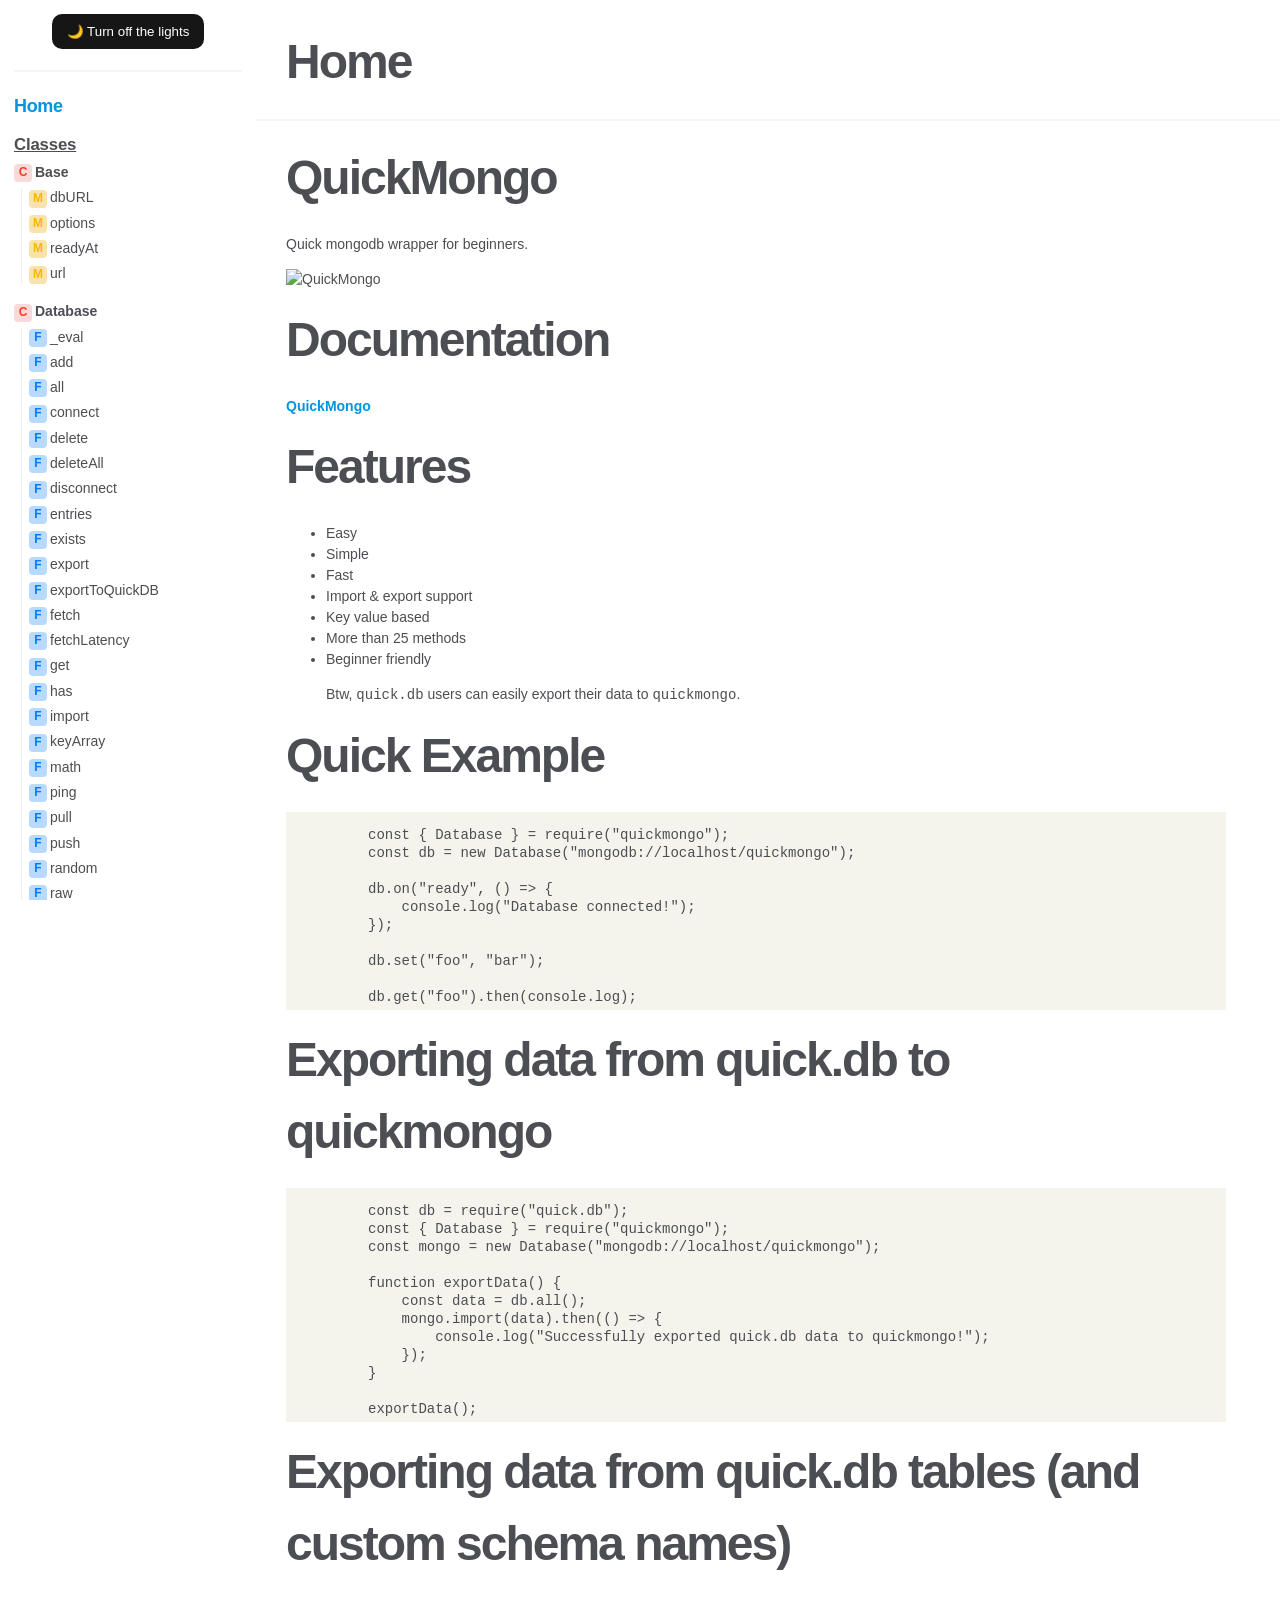
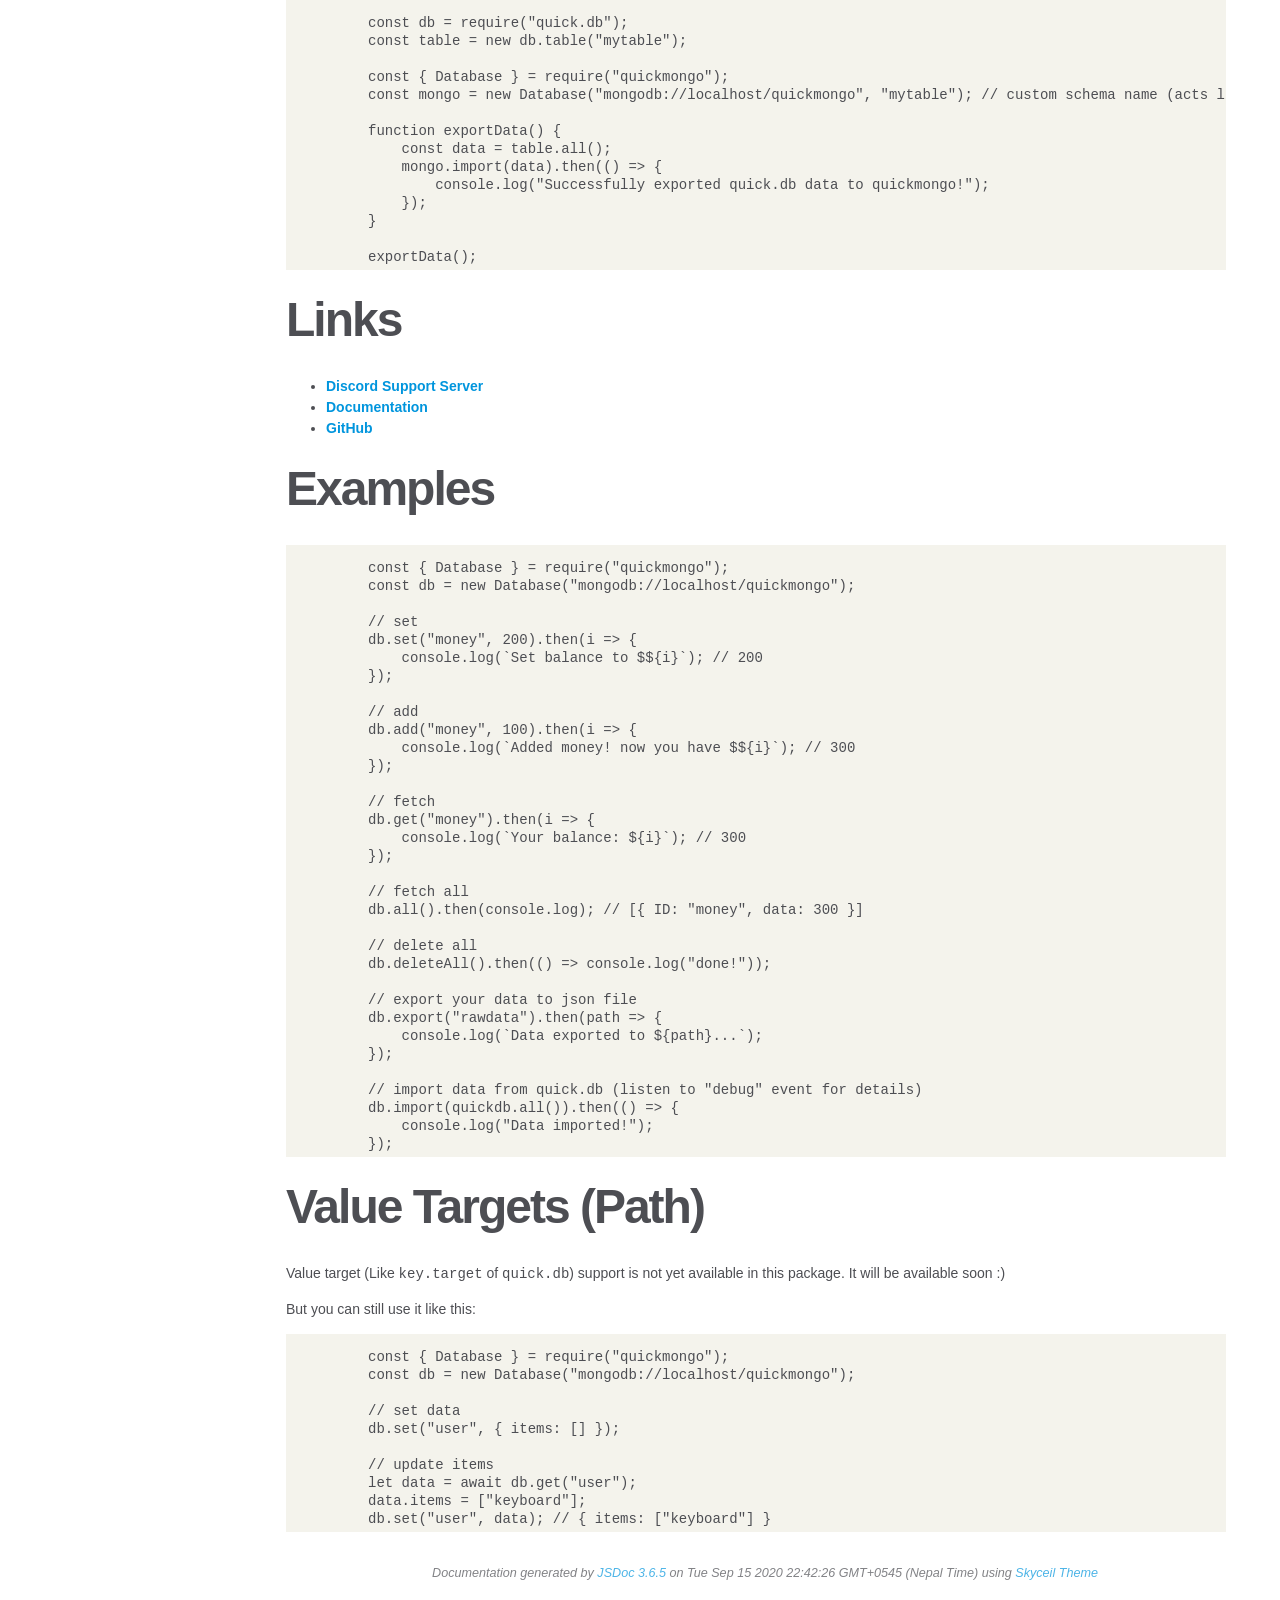
==== index.html @ 70edd574 "update docs" ====
<!DOCTYPE html>
<html lang="en">
<head>
    <meta charset="utf-8">
    <title>Home</title>

    <script src="scripts/prettify/prettify.js"></script>
    <script src="scripts/prettify/lang-css.js"></script>
    <script src="scripts/nav.js"></script>
    
    <meta name="viewport" content="width=device-width, initial-scale=1.0">

    <link type="text/css" rel="stylesheet" href="styles/skyceil.css">
    <link type="text/css" rel="stylesheet" href="styles/prettify.css">
</head>

<body>

<nav class="navbar">
    <div class="utilities">
        <center>
            <button class="theme" data-theme="light">🌙 Turn off the lights</button>
        </center>
    </div>
    <hr>
    <h4><a href="index.html">Home</a></h4><h5 class="no-bottom must-underline">Classes</h5><ul><li><span class="small-icon C">C</span><b><a href="Base.html">Base</a></b><ul class="has-class-methods"><li><span class="small-icon M">M</span><a href="Base.html#dbURL">dbURL</a></li><li><span class="small-icon M">M</span><a href="Base.html#options">options</a></li><li><span class="small-icon M">M</span><a href="Base.html#readyAt">readyAt</a></li><li><span class="small-icon M">M</span><a href="Base.html#url">url</a></li></ul></li><li><span class="small-icon C">C</span><b><a href="Database.html">Database</a></b><ul class="has-class-methods"><li><span class="small-icon F">F</span><a href="Database.html#_eval">_eval</a></li><li><span class="small-icon F">F</span><a href="Database.html#add">add</a></li><li><span class="small-icon F">F</span><a href="Database.html#all">all</a></li><li><span class="small-icon F">F</span><a href="Database.html#connect">connect</a></li><li><span class="small-icon F">F</span><a href="Database.html#delete">delete</a></li><li><span class="small-icon F">F</span><a href="Database.html#deleteAll">deleteAll</a></li><li><span class="small-icon F">F</span><a href="Database.html#disconnect">disconnect</a></li><li><span class="small-icon F">F</span><a href="Database.html#entries">entries</a></li><li><span class="small-icon F">F</span><a href="Database.html#exists">exists</a></li><li><span class="small-icon F">F</span><a href="Database.html#export">export</a></li><li><span class="small-icon F">F</span><a href="Database.html#exportToQuickDB">exportToQuickDB</a></li><li><span class="small-icon F">F</span><a href="Database.html#fetch">fetch</a></li><li><span class="small-icon F">F</span><a href="Database.html#fetchLatency">fetchLatency</a></li><li><span class="small-icon F">F</span><a href="Database.html#get">get</a></li><li><span class="small-icon F">F</span><a href="Database.html#has">has</a></li><li><span class="small-icon F">F</span><a href="Database.html#import">import</a></li><li><span class="small-icon F">F</span><a href="Database.html#keyArray">keyArray</a></li><li><span class="small-icon F">F</span><a href="Database.html#math">math</a></li><li><span class="small-icon F">F</span><a href="Database.html#ping">ping</a></li><li><span class="small-icon F">F</span><a href="Database.html#pull">pull</a></li><li><span class="small-icon F">F</span><a href="Database.html#push">push</a></li><li><span class="small-icon F">F</span><a href="Database.html#random">random</a></li><li><span class="small-icon F">F</span><a href="Database.html#raw">raw</a></li><li><span class="small-icon F">F</span><a href="Database.html#set">set</a></li><li><span class="small-icon F">F</span><a href="Database.html#startsWith">startsWith</a></li><li><span class="small-icon F">F</span><a href="Database.html#subtract">subtract</a></li><li><span class="small-icon F">F</span><a href="Database.html#toString">toString</a></li><li><span class="small-icon F">F</span><a href="Database.html#type">type</a></li><li><span class="small-icon F">F</span><a href="Database.html#valueArray">valueArray</a></li><li><span class="small-icon M">M</span><a href="Database.html#name">name</a></li><li><span class="small-icon M">M</span><a href="Database.html#schema">schema</a></li><li><span class="small-icon M">M</span><a href="Database.html#uptime">uptime</a></li><li><span class="small-icon M">M</span><a href="Database.html#utils">utils</a></li></ul></li><li><span class="small-icon C">C</span><b><a href="MemoryStorage.html">MemoryStorage</a></b><ul class="has-class-methods"><li><span class="small-icon F">F</span><a href="MemoryStorage.html#all">all</a></li><li><span class="small-icon F">F</span><a href="MemoryStorage.html#delete">delete</a></li><li><span class="small-icon F">F</span><a href="MemoryStorage.html#deleteAll">deleteAll</a></li><li><span class="small-icon F">F</span><a href="MemoryStorage.html#exists">exists</a></li><li><span class="small-icon F">F</span><a href="MemoryStorage.html#export">export</a></li><li><span class="small-icon F">F</span><a href="MemoryStorage.html#fetch">fetch</a></li><li><span class="small-icon F">F</span><a href="MemoryStorage.html#get">get</a></li><li><span class="small-icon F">F</span><a href="MemoryStorage.html#has">has</a></li><li><span class="small-icon F">F</span><a href="MemoryStorage.html#set">set</a></li><li><span class="small-icon F">F</span><a href="MemoryStorage.html#startsWith">startsWith</a></li></ul></li></ul><h5 class="no-bottom must-underline">Events</h5><ul><li><span class="small-icon E">E</span><a href="Base.html#event:debug">debug</a></li><li><span class="small-icon E">E</span><a href="Base.html#event:error">error</a></li><li><span class="small-icon E">E</span><a href="Base.html#event:ready">ready</a></li></ul>
</nav>

<div id="main">
    <div class="burger">
        <div class="burger-line-1"></div>
        <div class="burger-line-2"></div>
        <div class="burger-line-3"></div>
    </div>

    <h1 class="page-title">Home</h1>

    



    


    <h3> </h3>










    




    <hr>
    <section>
        <article><h1>QuickMongo</h1>
<p>Quick mongodb wrapper for beginners.</p>
<p><img src="https://nodei.co/npm/quickmongo.png" alt="QuickMongo"></p>
<h1>Documentation</h1>
<p><strong><a href="https://quickmongo.js.org">QuickMongo</a></strong></p>
<h1>Features</h1>
<ul>
<li>Easy</li>
<li>Simple</li>
<li>Fast</li>
<li>Import &amp; export support</li>
<li>Key value based</li>
<li>More than 25 methods</li>
<li>Beginner friendly</li>
</ul>
<blockquote>
<p>Btw, <code>quick.db</code> users can easily export their data to <code>quickmongo</code>.</p>
</blockquote>
<h1>Quick Example</h1>
<pre class="prettyprint linenums source lang-js"><code>const { Database } = require(&quot;quickmongo&quot;);
const db = new Database(&quot;mongodb://localhost/quickmongo&quot;);

db.on(&quot;ready&quot;, () => {
    console.log(&quot;Database connected!&quot;);
});

db.set(&quot;foo&quot;, &quot;bar&quot;);

db.get(&quot;foo&quot;).then(console.log);
</code></pre>
<h1>Exporting data from quick.db to quickmongo</h1>
<pre class="prettyprint linenums source lang-js"><code>const db = require(&quot;quick.db&quot;);
const { Database } = require(&quot;quickmongo&quot;);
const mongo = new Database(&quot;mongodb://localhost/quickmongo&quot;);

function exportData() {
    const data = db.all();
    mongo.import(data).then(() => {
        console.log(&quot;Successfully exported quick.db data to quickmongo!&quot;);
    });    
}

exportData();
</code></pre>
<h1>Exporting data from quick.db tables (and custom schema names)</h1>
<pre class="prettyprint linenums source lang-js"><code>const db = require(&quot;quick.db&quot;);
const table = new db.table(&quot;mytable&quot;);

const { Database } = require(&quot;quickmongo&quot;);
const mongo = new Database(&quot;mongodb://localhost/quickmongo&quot;, &quot;mytable&quot;); // custom schema name (acts like quickdb table)

function exportData() {
    const data = table.all();
    mongo.import(data).then(() => {
        console.log(&quot;Successfully exported quick.db data to quickmongo!&quot;);
    });    
}

exportData();
</code></pre>
<h1>Links</h1>
<ul>
<li><strong><a href="https://discord.gg/2SUybzb">Discord Support Server</a></strong></li>
<li><strong><a href="https://quickmongo.snowflakedev.xyz">Documentation</a></strong></li>
<li><strong><a href="https://github.com/Snowflake107/quickmongo">GitHub</a></strong></li>
</ul>
<h1>Examples</h1>
<pre class="prettyprint linenums source lang-js"><code>const { Database } = require(&quot;quickmongo&quot;);
const db = new Database(&quot;mongodb://localhost/quickmongo&quot;);

// set
db.set(&quot;money&quot;, 200).then(i => {
    console.log(`Set balance to $${i}`); // 200
});

// add
db.add(&quot;money&quot;, 100).then(i => {
    console.log(`Added money! now you have $${i}`); // 300
});

// fetch
db.get(&quot;money&quot;).then(i => {
    console.log(`Your balance: ${i}`); // 300
});

// fetch all
db.all().then(console.log); // [{ ID: &quot;money&quot;, data: 300 }]

// delete all
db.deleteAll().then(() => console.log(&quot;done!&quot;));

// export your data to json file
db.export(&quot;rawdata&quot;).then(path => {
    console.log(`Data exported to ${path}...`);
});

// import data from quick.db (listen to &quot;debug&quot; event for details)
db.import(quickdb.all()).then(() => {
    console.log(&quot;Data imported!&quot;);
});
</code></pre>
<h1>Value Targets (Path)</h1>
<p>Value target (Like <code>key.target</code> of <code>quick.db</code>) support is not yet available in this package. It will be available soon :)</p>
<p>But you can still use it like this:</p>
<pre class="prettyprint linenums source lang-js"><code>const { Database } = require(&quot;quickmongo&quot;);
const db = new Database(&quot;mongodb://localhost/quickmongo&quot;);

// set data
db.set(&quot;user&quot;, { items: [] });

// update items
let data = await db.get(&quot;user&quot;);
data.items = [&quot;keyboard&quot;];
db.set(&quot;user&quot;, data); // { items: [&quot;keyboard&quot;] }
</code></pre></article>
    </section>







</div>

<br class="clear">

<footer>
    Documentation generated by <a href="https://github.com/jsdoc/jsdoc">JSDoc 3.6.5</a> on Tue Sep 15 2020 22:42:26 GMT+0545 (Nepal Time) using <a href="https://github.com/zyrouge/jsdoc-skyceil">Skyceil Theme</a>
</footer>

<script>prettyPrint();</script>
<script src="scripts/linenumber.js"></script>

</body>
</html>
---- styles/skyceil.css ----
@font-face {
    font-family: 'Montserrat';
    font-weight: normal;
    font-style: normal;
    src: url('../fonts/Poppins-Regular.ttf') format('truetype');
}

@font-face {
    font-family: 'Montserrat Light';
    font-weight: normal;
    font-style: normal;
    src: url('../fonts/Poppins-Light.ttf') format('truetype');
}

:root {
    --font: #4d4e53;
    --second-font: #aaa;

    --background: #fff;

    --link: #0095dd;
    --attr-link: #999;

    --border: #ddd;
    --second-border: #eee;

    --code-bg: #e2e2e2;
    --simple-code: #f5f5f5;

    --disabled: #454545;
    --important-red: #950B02;
    
    --alpha-dark: #2f3136;
    --dark-lite: #24292e;
}

body[data-theme="dark"] {
    --font: #ccc;
    --second-font: #e1e1ff;

    --background: #161616;

    --link: #00a2f3;
    --attr-link: #d8d8e7;

    --border: #272727;
    --second-border: #252525;

    --code-bg: #3d3d3d;
    --simple-code: #1d1d1d;

    --disabled: #454545;
    --important-red: #950B02;
}

.theme {
    padding: 10px 15px;
    background: #161616;
    color: #fff;
    border: none;
    border-radius: 10px;
    outline: none;
}

body[data-theme="dark"] .theme {
    background: #fff;
    color: #161616;
}

html
{
    overflow-x: hidden;
    font-size: 14px;
}

body
{
    font-family: 'Montserrat', sans-serif;
    line-height: 1.5;
    color: var(--font);
    background-color: var(--background);
    margin: 0;
    padding: 0;
    width: 100%;
    height: 100%;
}

a, a:visited, a:active {
    color: var(--link);
    text-decoration: none;
}

a:hover {
    text-decoration: underline;
}

header
{
    display: block;
    padding-right: 4px;
}

tt, code, kbd, samp {
    font-family: Consolas, Monaco, 'Andale Mono', monospace;
}

.class-description {
    font-size: 130%;
    line-height: 140%;
    margin-bottom: 1em;
    margin-top: 1em;
}

.class-description:empty {
    margin: 0;
}

#main {
    float: right;
    width: 80%;
}

.page-title {
    padding-top: 1rem;
    padding-left: 30px;
}

article dl {
    margin-bottom: 40px;
}

article img {
  max-width: 100%;
}

section
{
    display: block;
    background-color: var(--background);
    padding: 0 24px 12px 30px;
    margin-right: 30px;
}

.variation {
    display: none;
}

.signature-attributes {
    font-size: 60%;
    color: var(--second-font);
    font-style: italic;
    font-weight: lighter;
}

nav
{
    display: block;
    float: left;
    width: 20%;
    box-sizing: border-box;
    padding: 1rem;
    position: fixed;
    overflow-x: auto;
    overflow-y: scroll;
    height: 100%;
    left: 0;
    transition: cubic-bezier(0.76, 0.01, 0.3, 0.99) 0.75s;
}

nav ul {
    font-size: 100%;
    line-height: 17px;
    padding: 0;
    margin: 0;
    margin-bottom: 12px;
    list-style-type: none;
}

nav .no-bottom {
    margin-bottom: 0 !important;
}

nav ul a, nav ul a:visited, nav ul a:active {
    line-height: 18px;
    color: var(--font);
}

nav ul a:active {
    text-decoration: underline;
}

nav h3 {
    margin-top: 12px;
}

nav li {
    margin-top: 6px;
}

.burger {
    display: none;
    width: 40px;
    position: fixed;
    top: 10px;
    right: 10px;
    z-index: 1;
    background: rgb(245, 245, 245, 0.5);
    border-radius: 5px;
    padding: 3px;
    transition: 0.5s;
}

.burger-line-1, .burger-line-2, .burger-line-3 {
    margin: 4px;
    padding: 3px;
    background: var(--font);
    border-radius: 5px;
    opacity: 1;
    transition: 0.5s;
}

.burger.is-active {
    border-radius: 20px;
}

.burger.is-active .burger-line-1 {
    transform: translateY(10px) rotate(45deg);
}

.burger.is-active .burger-line-2 {
    opacity: 0;
}

.burger.is-active .burger-line-3 {
    transform: translateY(-10px) rotate(-45deg);
}

footer {
    display: block;
    padding: 6px;
    font-style: italic;
    font-size: 90%;
    text-align: center;
    opacity: 0.7;
    padding-left: 20%;
    margin-bottom: 1rem;
}

h1, h2, h3, h4 {
    margin: 0;
}

h1
{
    font-family: 'Montserrat Light', sans-serif;
    font-size: 48px;
    letter-spacing: -2px;
    margin: 12px 24px 20px 0px;
}

h2, h3.subsection-title
{
    font-size: 30px;
    font-weight: 700;
    letter-spacing: -1px;
    margin-bottom: 12px;
}

h3.subsection-title {
    text-decoration: underline;
}

h3
{
    font-size: 24px;
    letter-spacing: -0.5px;
    margin-bottom: 12px;
}

h4
{
    font-size: 18px;
    letter-spacing: -0.33px;
    margin-bottom: 12px;
    color: var(--font);
}

h5, .container-overview .subsection-title
{
    font-size: 120%;
    font-weight: bold;
    letter-spacing: -0.01em;
    margin: 8px 0 3px 0;
}

h6
{
    font-size: 100%;
    letter-spacing: -0.01em;
    margin: 6px 0 3px 0;
    font-style: italic;
}

table
{
    border-spacing: 0;
    border: 0;
    border-collapse: collapse;
}

td, th
{
    border: 1px solid var(--border);
    margin: 0px;
    text-align: left;
    vertical-align: top;
    padding: 4px 6px;
    display: table-cell;
}

thead tr
{
    background-color: var(--border);
    font-weight: bold;
}

th { border-right: 1px solid var(--second-font); }
tr > th:last-child { border-right: 1px solid var(--border); }

.ancestors, .attribs { color: var(--attr-link); }
.ancestors a, .attribs a
{
    color: var(--attr-link) !important;
    text-decoration: none;
}

.clear
{
    clear: both;
}

.important
{
    font-weight: bold;
    color: var(--important-red);
}

.yes-def {
    text-indent: -1000px;
}

.type-signature {
    color: var(--second-font);
}

.name {
    background-color: var(--second-border);
    padding: 1rem 1.5rem;
    font-weight: bold;
}

.name, .signature {
    font-family: Consolas, Monaco, 'Andale Mono', monospace;
}

.details { margin-top: 14px; padding-bottom: 6px; border-left: 2px solid var(--border); }
.details dt { width: 120px; float: left; padding-left: 10px;  padding-top: 6px; }
.details dd { margin-left: 70px; }
.details ul { margin: 0; }
.details ul { list-style-type: none; }
.details li { margin-left: 30px; padding-top: 6px; }
.details .object-value { padding-top: 0; }
.details pre.prettyprint { margin: 0 }

.description {
    margin-bottom: 1em;
    margin-top: 1em;
}

.code-caption
{
    font-style: italic;
    font-size: 107%;
    margin: 0;
}

.source
{
    border: 1px solid var(--border);
    width: 80%;
    overflow: auto;
}

.prettyprint.source {
    width: inherit;
}

.source code
{
    font-size: 100%;
    line-height: 18px;
    display: block;
    padding: 4px 12px;
    margin: 0;
    color: var(--font);
}

.prettyprint code span.line
{
  display: inline-block;
}

.prettyprint.linenums
{
  padding: 10px 10px 0 70px;
  -webkit-user-select: none;
  -moz-user-select: none;
  -ms-user-select: none;
  user-select: none;
}

.prettyprint.linenums ol
{
  padding-left: 0;
}

.prettyprint.linenums li.selected,
.prettyprint.linenums li.selected *
{
  background-color: var(--code-bg);
}

body[data-theme="dark"] .prettyprint.linenums li.selected,
body[data-theme="dark"] .prettyprint.linenums li.selected *
{
  background-color: var(--code-bg);
}

.prettyprint.linenums li *
{
  -webkit-user-select: text;
  -moz-user-select: text;
  -ms-user-select: text;
  user-select: text;
}

.prettyprint.example {
    padding: 10px 20px;
}

.prettyprint.example li {
    margin-left: 25px;
}

.params .name, .props .name, .name code {
    color: var(--font);
    font-family: Consolas, Monaco, 'Andale Mono', monospace;
    font-size: 100%;
    margin: 3px 6px !important;
    vertical-align: middle;
    padding: 0 !important;
    background-color: transparent;
    font-weight: normal;
}

.name code, .simple-code {
    background-color: var(--simple-code);
    border-radius: 3px;
    padding: 2px 4px !important;
}

.params td.description > p:first-child,
.props td.description > p:first-child
{
    margin-top: 0;
    padding-top: 0;
}

.params td.description > p:last-child,
.props td.description > p:last-child
{
    margin-bottom: 0;
    padding-bottom: 0;
}

.disabled {
    color: var(--disabled);
}

hr {
    height: 2px;
    background-color: var(--simple-code);
    border: none;
    margin: 1.5rem 0;
    display: block;
}

.small-icon {
    background-color: #ffb8f9;
    color: #ff00e9;
    font-size: 12px;
    display: inline-block;
    width: 18px;
    height: 18px;
    margin-right: 3px;
    text-align: center;
    border-radius: 4px;
    font-weight: bold;
    vertical-align: middle;
}

/* scrollbar */
::-webkit-scrollbar {
  width: 5px;
}

::-webkit-scrollbar-track {
  background: #f2f2f2; 
}
 
::-webkit-scrollbar-thumb {
  background: var(--alpha-dark); 
}

::-webkit-scrollbar-thumb:hover {
  background: var(--dark-lite); 
}

body[data-theme="dark"] .small-icon {
    background-color: #720068;
}

.small-icon.C {
    background-color: #fadad8;
    color: #fd392b;
}

body[data-theme="dark"] .small-icon.C {
    background-color: #801e17;
}

.small-icon.F {
    background-color: #b8daff;
    color: #007bff;
}

body[data-theme="dark"] .small-icon.F {
    background-color: #003772;
}

.small-icon.M {
    background-color: #f8e3ae;
    color: #fcb603;
}

body[data-theme="dark"] .small-icon.M {
    background-color: #855f00;
}

.small-icon.E {
    background-color: #c1ffb8;
    color: #20fc03;
}

body[data-theme="dark"] .small-icon.E {
    background-color: #0e7c00;
}

nav .has-class-methods {
    margin-left: 0.5em;
    border-left: 1px solid var(--second-border);
    padding-left: 0.5em;
    margin-bottom: 1.33em;
}

.must-underline {
    text-decoration: underline;
}

.table-box {
    overflow-x: auto;
}

@media screen and (max-width: 768px) {
    nav {
        z-index: 5;
        left: -75%;
    }

    #main {
        float: right;
        width: 100%;
    }

    section {
        margin: 0;
        padding: 0 30px 12px 30px;
    }

    .burger {
        display: block;
    }

    nav.is-active {
        display: block;
        background: var(--background);
        width: 75%;
        left: 0;
    }

    footer {
        padding: 0;
    }
}
---- styles/prettify.css ----
/*! Color themes for Google Code Prettify | MIT License | github.com/jmblog/color-themes-for-google-code-prettify */
.prettyprint {
  background: #f4f3ec;
  font-family: Menlo, "Bitstream Vera Sans Mono", "DejaVu Sans Mono", Monaco, Consolas, monospace;
  border: 0 !important;
}

.pln {
  color: #22221b;
}

/* Specify class=linenums on a pre to get line numbering */
ol.linenums {
  margin-top: 0;
  margin-bottom: 0;
  color: #878573;
}

li.L0,
li.L1,
li.L2,
li.L3,
li.L4,
li.L5,
li.L6,
li.L7,
li.L8,
li.L9 {
  padding-left: 1em;
  background-color: #f4f3ec;
  list-style-type: decimal;
}

@media screen {

  /* string content */

  .str {
    color: #7d9726;
  }

  /* keyword */

  .kwd {
    color: #5f9182;
  }

  /* comment */

  .com {
    color: #878573;
  }

  /* type name */

  .typ {
    color: #36a166;
  }

  /* literal value */

  .lit {
    color: #ae7313;
  }

  /* punctuation */

  .pun {
    color: #22221b;
  }

  /* lisp open bracket */

  .opn {
    color: #22221b;
  }

  /* lisp close bracket */

  .clo {
    color: #22221b;
  }

  /* markup tag name */

  .tag {
    color: #ba6236;
  }

  /* markup attribute name */

  .atn {
    color: #ae7313;
  }

  /* markup attribute value */

  .atv {
    color: #5b9d48;
  }

  /* declaration */

  .dec {
    color: #ae7313;
  }

  /* variable name */

  .var {
    color: #ba6236;
  }

  /* function name */

  .fun {
    color: #36a166;
  }
}

 body[data-theme="dark"] .prettyprint {
	 background: #1d1f21;
	 font-family: Menlo, "Bitstream Vera Sans Mono", "DejaVu Sans Mono", Monaco, Consolas, monospace;
	 border: 0 !important;
}
 body[data-theme="dark"] .pln {
	 color: #c5c8c6;
}
 body[data-theme="dark"] ol.linenums {
	 margin-top: 0;
	 margin-bottom: 0;
	 color: #969896;
}
 body[data-theme="dark"] li.L0, body[data-theme="dark"] li.L1, body[data-theme="dark"] li.L2, body[data-theme="dark"] li.L3, body[data-theme="dark"] li.L4, body[data-theme="dark"] li.L5, body[data-theme="dark"] li.L6, body[data-theme="dark"] li.L7, body[data-theme="dark"] li.L8, body[data-theme="dark"] li.L9 {
	 padding-left: 1em;
	 background-color: #1d1f21;
	 list-style-type: decimal;
}
 @media screen {
	 body[data-theme="dark"] .str {
		 color: #b5bd68;
	}
	 body[data-theme="dark"] .kwd {
		 color: #b294bb;
	}
	 body[data-theme="dark"] .com {
		 color: #969896;
	}
	 body[data-theme="dark"] .typ {
		 color: #81a2be;
	}
	 body[data-theme="dark"] .lit {
		 color: #de935f;
	}
	 body[data-theme="dark"] .pun {
		 color: #c5c8c6;
	}
	 body[data-theme="dark"] .opn {
		 color: #c5c8c6;
	}
	 body[data-theme="dark"] .clo {
		 color: #c5c8c6;
	}
	 body[data-theme="dark"] .tag {
		 color: #c66;
	}
	 body[data-theme="dark"] .atn {
		 color: #de935f;
	}
	 body[data-theme="dark"] .atv {
		 color: #8abeb7;
	}
	 body[data-theme="dark"] .dec {
		 color: #de935f;
	}
	 body[data-theme="dark"] .var {
		 color: #c66;
	}
	 body[data-theme="dark"] .fun {
		 color: #81a2be;
	}
}
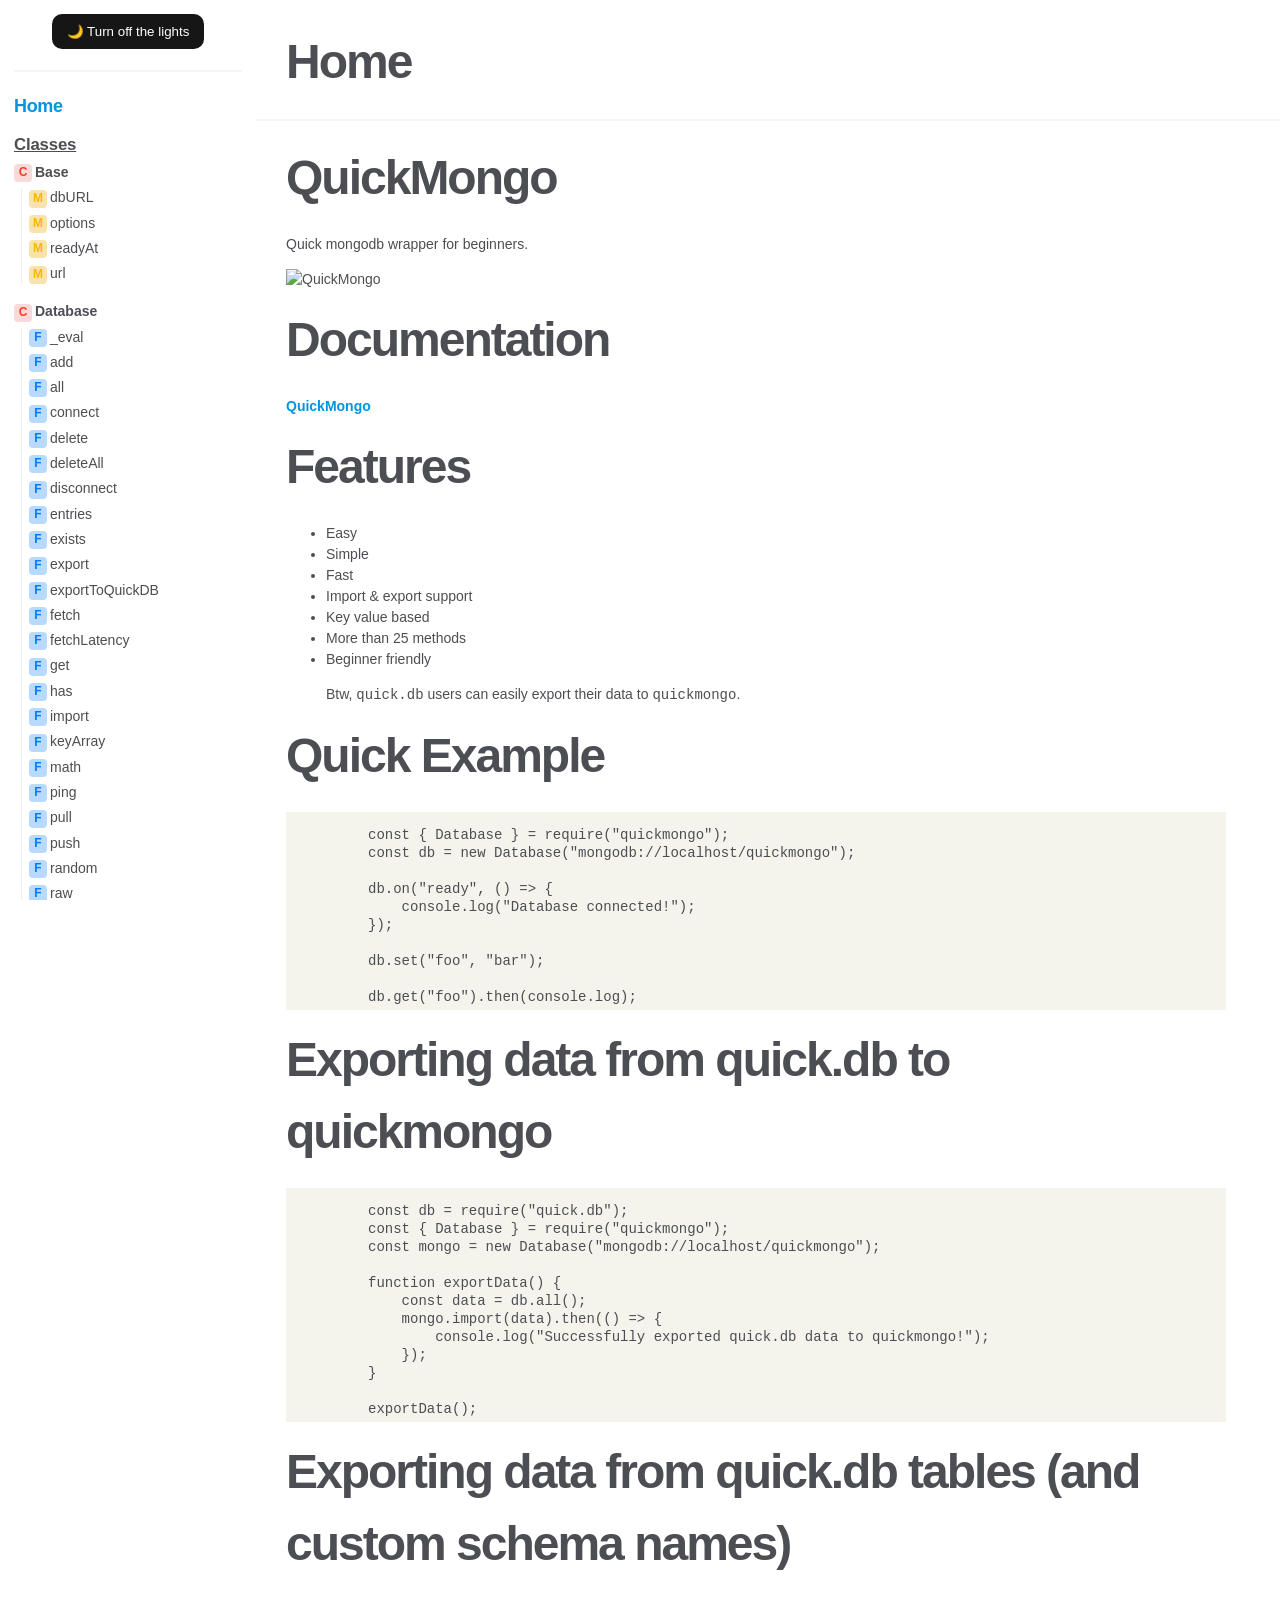
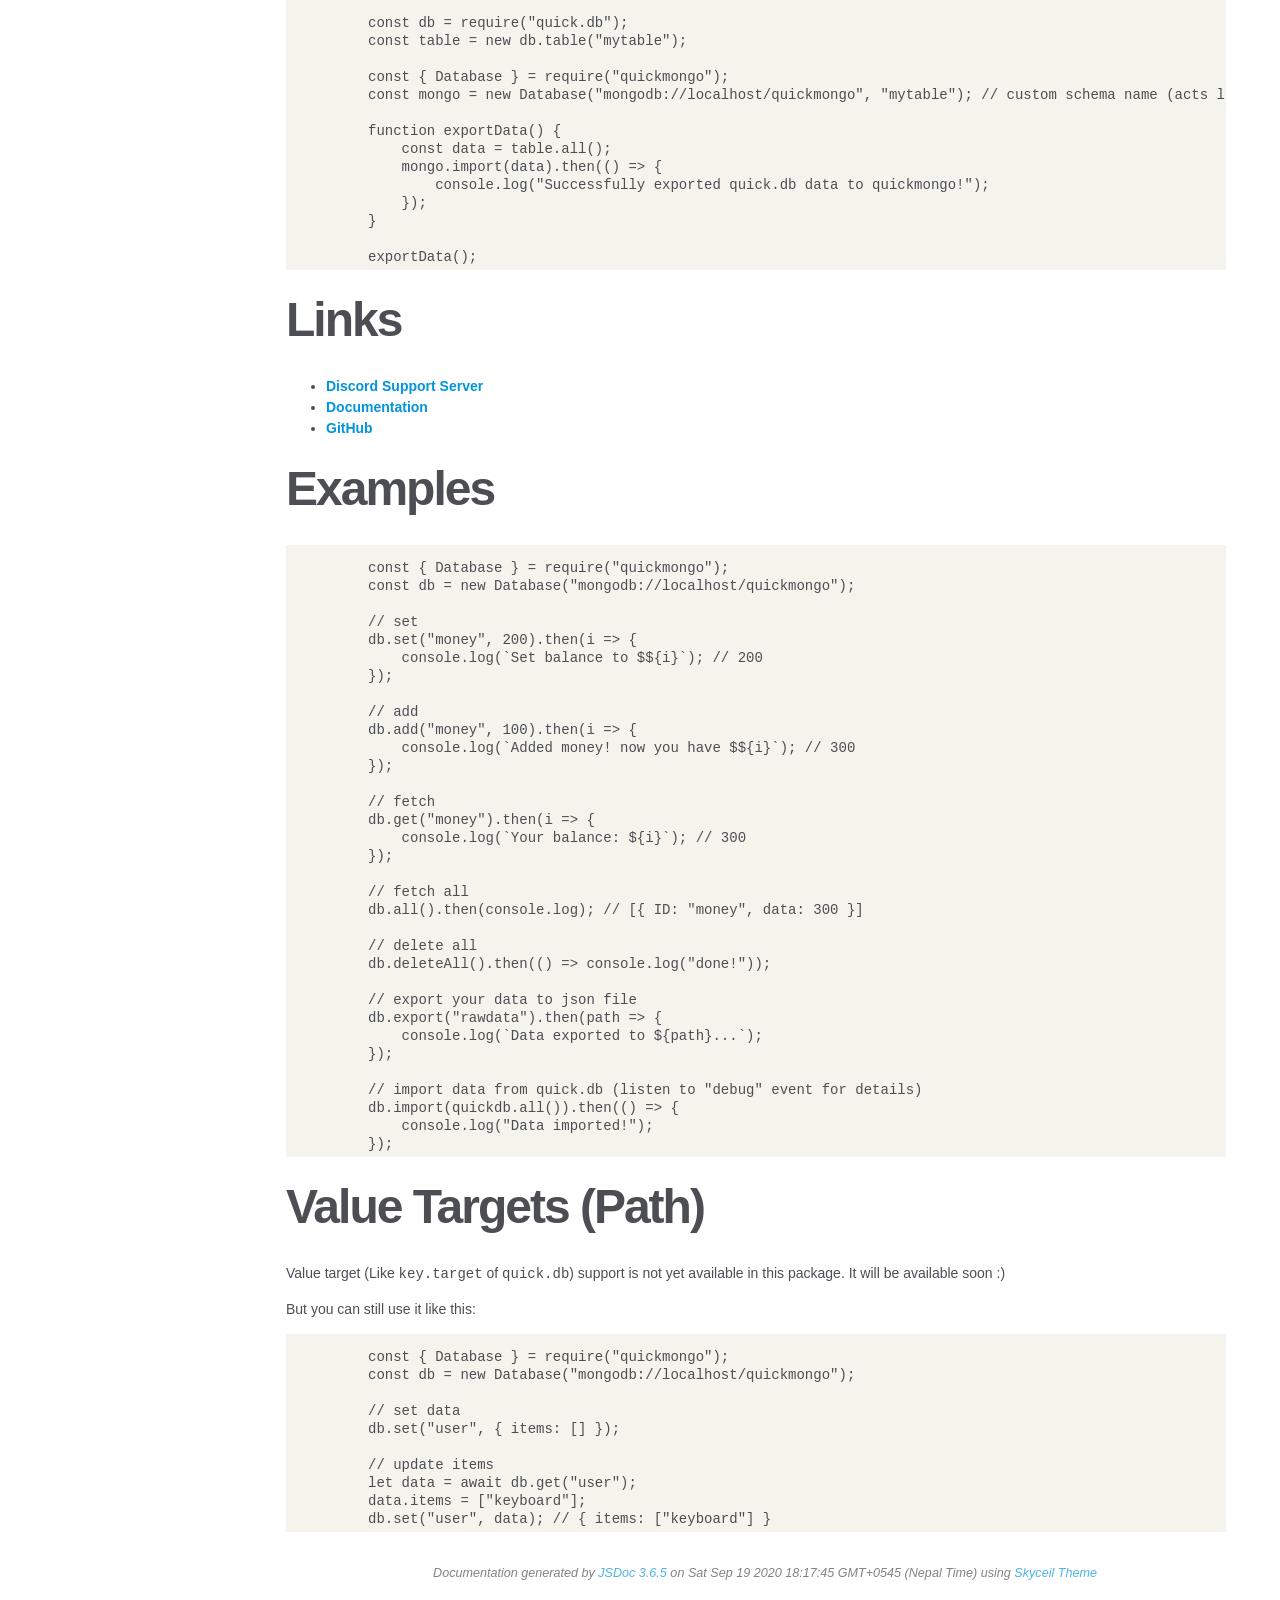
==== commit 03d768f3: "docs update" ====
--- a/index.html
+++ b/index.html
@@ -123,7 +123,7 @@
 <h1>Links</h1>
 <ul>
 <li><strong><a href="https://discord.gg/2SUybzb">Discord Support Server</a></strong></li>
-<li><strong><a href="https://quickmongo.snowflakedev.xyz">Documentation</a></strong></li>
+<li><strong><a href="https://quickmongo.js.org">Documentation</a></strong></li>
 <li><strong><a href="https://github.com/Snowflake107/quickmongo">GitHub</a></strong></li>
 </ul>
 <h1>Examples</h1>
@@ -188,7 +188,7 @@
 <br class="clear">
 
 <footer>
-    Documentation generated by <a href="https://github.com/jsdoc/jsdoc">JSDoc 3.6.5</a> on Tue Sep 15 2020 22:42:26 GMT+0545 (Nepal Time) using <a href="https://github.com/zyrouge/jsdoc-skyceil">Skyceil Theme</a>
+    Documentation generated by <a href="https://github.com/jsdoc/jsdoc">JSDoc 3.6.5</a> on Sat Sep 19 2020 18:17:45 GMT+0545 (Nepal Time) using <a href="https://github.com/zyrouge/jsdoc-skyceil">Skyceil Theme</a>
 </footer>
 
 <script>prettyPrint();</script>
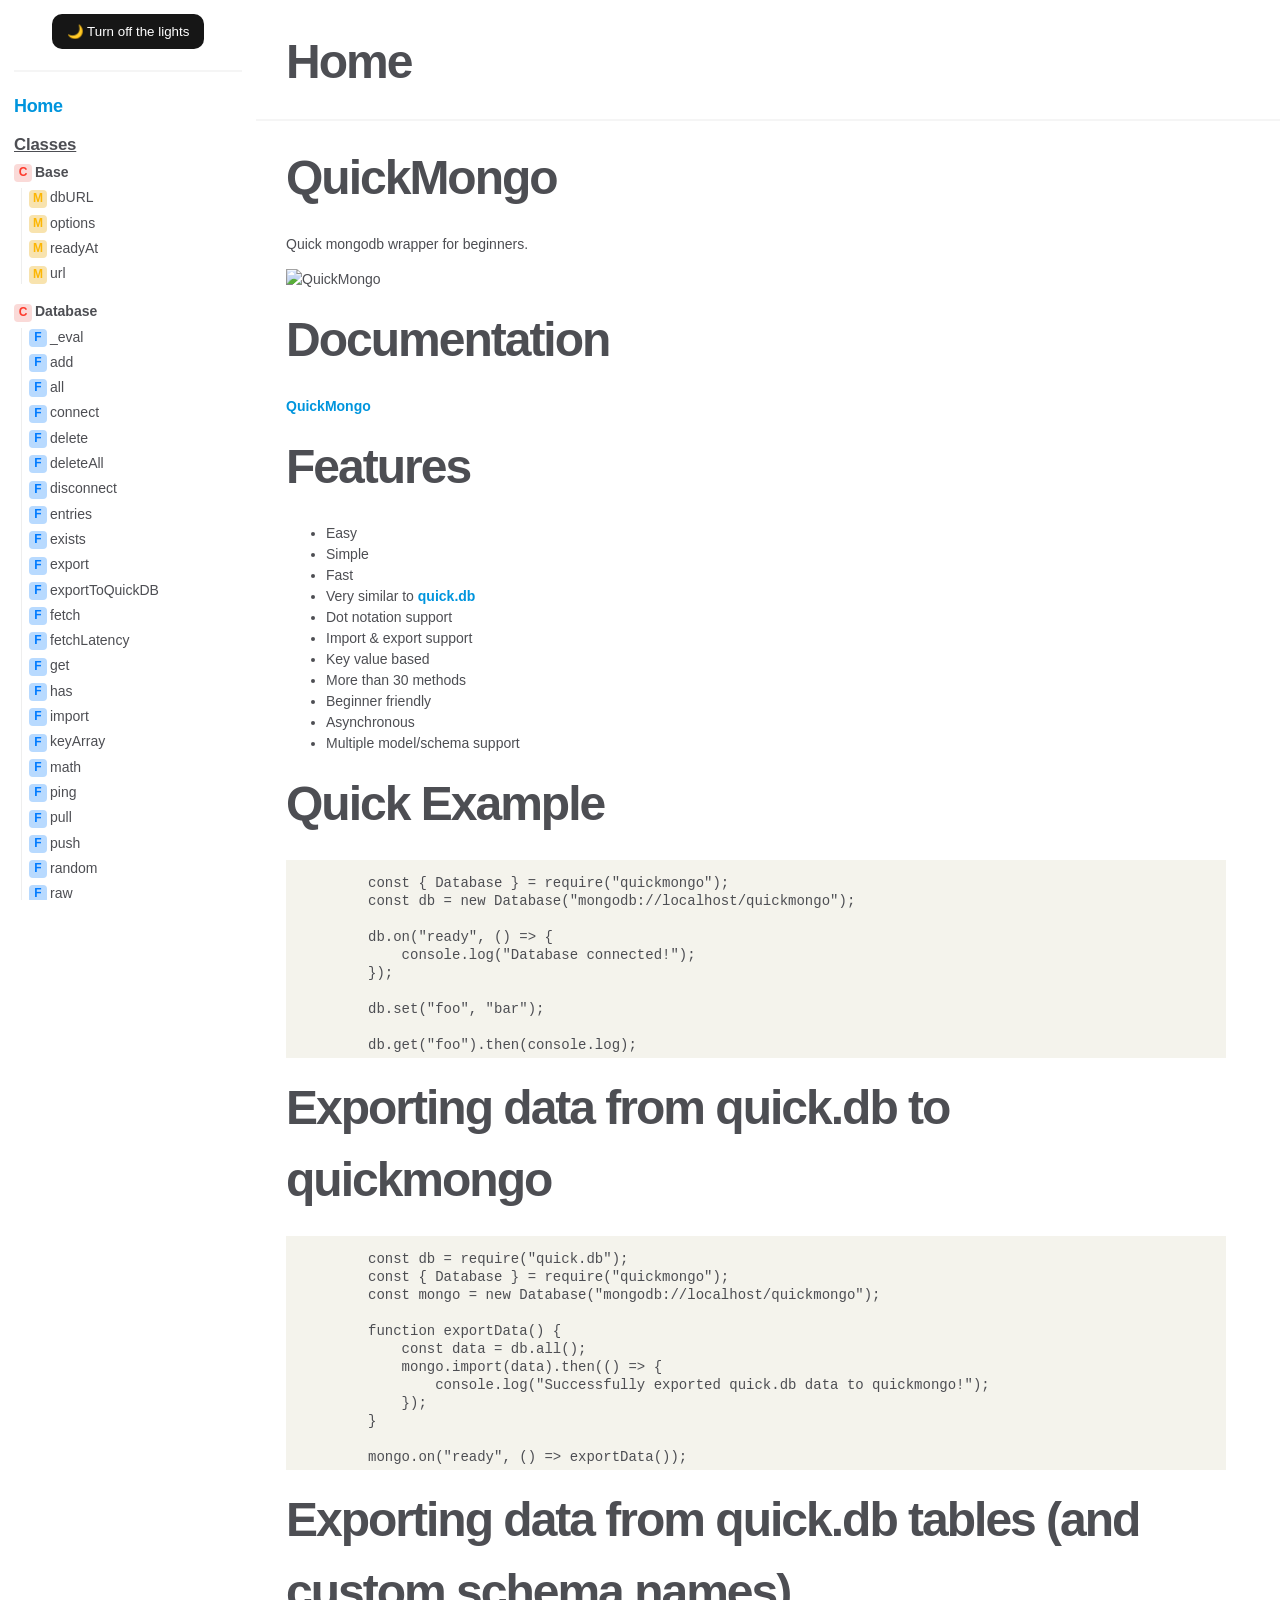
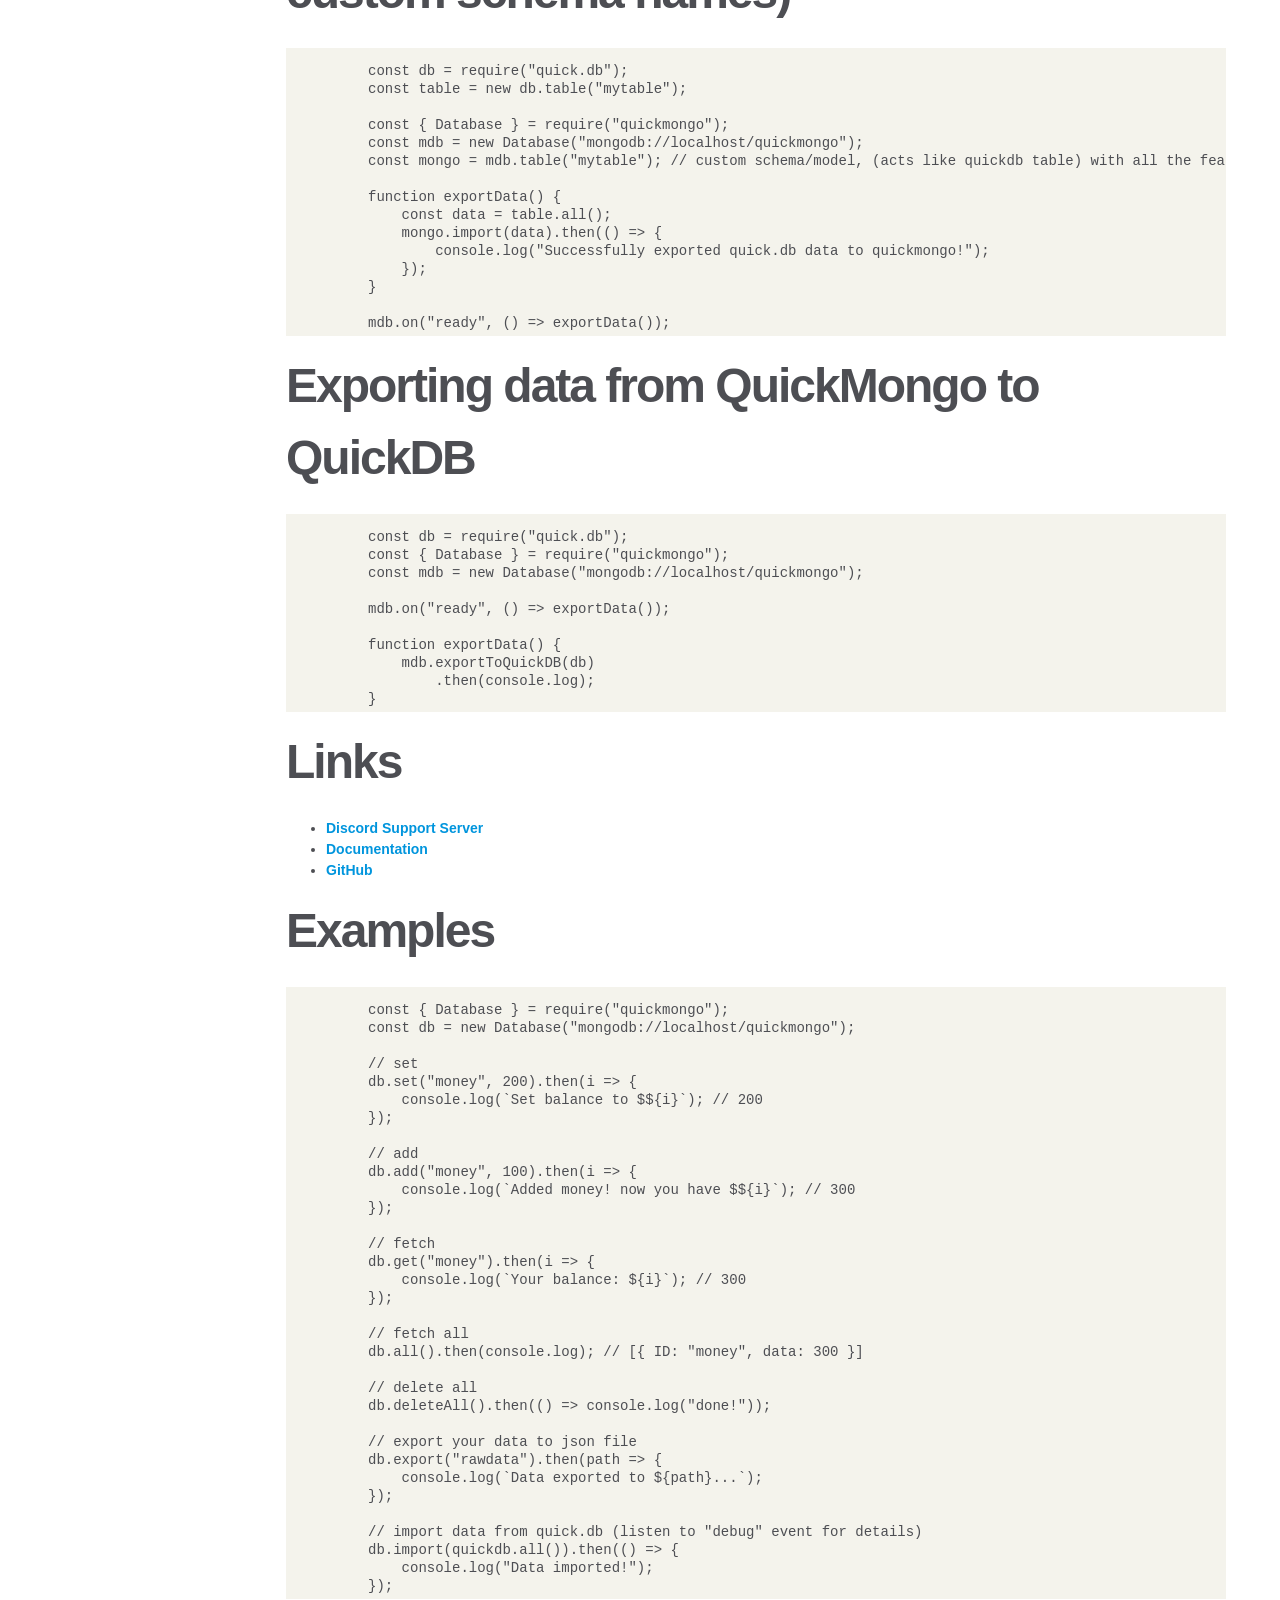
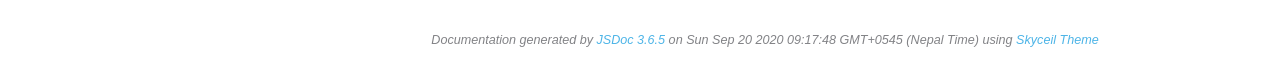
==== commit 923b6558: "v2 docs" ====
--- a/index.html
+++ b/index.html
@@ -23,7 +23,7 @@
         </center>
     </div>
     <hr>
-    <h4><a href="index.html">Home</a></h4><h5 class="no-bottom must-underline">Classes</h5><ul><li><span class="small-icon C">C</span><b><a href="Base.html">Base</a></b><ul class="has-class-methods"><li><span class="small-icon M">M</span><a href="Base.html#dbURL">dbURL</a></li><li><span class="small-icon M">M</span><a href="Base.html#options">options</a></li><li><span class="small-icon M">M</span><a href="Base.html#readyAt">readyAt</a></li><li><span class="small-icon M">M</span><a href="Base.html#url">url</a></li></ul></li><li><span class="small-icon C">C</span><b><a href="Database.html">Database</a></b><ul class="has-class-methods"><li><span class="small-icon F">F</span><a href="Database.html#_eval">_eval</a></li><li><span class="small-icon F">F</span><a href="Database.html#add">add</a></li><li><span class="small-icon F">F</span><a href="Database.html#all">all</a></li><li><span class="small-icon F">F</span><a href="Database.html#connect">connect</a></li><li><span class="small-icon F">F</span><a href="Database.html#delete">delete</a></li><li><span class="small-icon F">F</span><a href="Database.html#deleteAll">deleteAll</a></li><li><span class="small-icon F">F</span><a href="Database.html#disconnect">disconnect</a></li><li><span class="small-icon F">F</span><a href="Database.html#entries">entries</a></li><li><span class="small-icon F">F</span><a href="Database.html#exists">exists</a></li><li><span class="small-icon F">F</span><a href="Database.html#export">export</a></li><li><span class="small-icon F">F</span><a href="Database.html#exportToQuickDB">exportToQuickDB</a></li><li><span class="small-icon F">F</span><a href="Database.html#fetch">fetch</a></li><li><span class="small-icon F">F</span><a href="Database.html#fetchLatency">fetchLatency</a></li><li><span class="small-icon F">F</span><a href="Database.html#get">get</a></li><li><span class="small-icon F">F</span><a href="Database.html#has">has</a></li><li><span class="small-icon F">F</span><a href="Database.html#import">import</a></li><li><span class="small-icon F">F</span><a href="Database.html#keyArray">keyArray</a></li><li><span class="small-icon F">F</span><a href="Database.html#math">math</a></li><li><span class="small-icon F">F</span><a href="Database.html#ping">ping</a></li><li><span class="small-icon F">F</span><a href="Database.html#pull">pull</a></li><li><span class="small-icon F">F</span><a href="Database.html#push">push</a></li><li><span class="small-icon F">F</span><a href="Database.html#random">random</a></li><li><span class="small-icon F">F</span><a href="Database.html#raw">raw</a></li><li><span class="small-icon F">F</span><a href="Database.html#set">set</a></li><li><span class="small-icon F">F</span><a href="Database.html#startsWith">startsWith</a></li><li><span class="small-icon F">F</span><a href="Database.html#subtract">subtract</a></li><li><span class="small-icon F">F</span><a href="Database.html#toString">toString</a></li><li><span class="small-icon F">F</span><a href="Database.html#type">type</a></li><li><span class="small-icon F">F</span><a href="Database.html#valueArray">valueArray</a></li><li><span class="small-icon M">M</span><a href="Database.html#name">name</a></li><li><span class="small-icon M">M</span><a href="Database.html#schema">schema</a></li><li><span class="small-icon M">M</span><a href="Database.html#uptime">uptime</a></li><li><span class="small-icon M">M</span><a href="Database.html#utils">utils</a></li></ul></li><li><span class="small-icon C">C</span><b><a href="MemoryStorage.html">MemoryStorage</a></b><ul class="has-class-methods"><li><span class="small-icon F">F</span><a href="MemoryStorage.html#all">all</a></li><li><span class="small-icon F">F</span><a href="MemoryStorage.html#delete">delete</a></li><li><span class="small-icon F">F</span><a href="MemoryStorage.html#deleteAll">deleteAll</a></li><li><span class="small-icon F">F</span><a href="MemoryStorage.html#exists">exists</a></li><li><span class="small-icon F">F</span><a href="MemoryStorage.html#export">export</a></li><li><span class="small-icon F">F</span><a href="MemoryStorage.html#fetch">fetch</a></li><li><span class="small-icon F">F</span><a href="MemoryStorage.html#get">get</a></li><li><span class="small-icon F">F</span><a href="MemoryStorage.html#has">has</a></li><li><span class="small-icon F">F</span><a href="MemoryStorage.html#set">set</a></li><li><span class="small-icon F">F</span><a href="MemoryStorage.html#startsWith">startsWith</a></li></ul></li></ul><h5 class="no-bottom must-underline">Events</h5><ul><li><span class="small-icon E">E</span><a href="Base.html#event:debug">debug</a></li><li><span class="small-icon E">E</span><a href="Base.html#event:error">error</a></li><li><span class="small-icon E">E</span><a href="Base.html#event:ready">ready</a></li></ul>
+    <h4><a href="index.html">Home</a></h4><h5 class="no-bottom must-underline">Classes</h5><ul><li><span class="small-icon C">C</span><b><a href="Base.html">Base</a></b><ul class="has-class-methods"><li><span class="small-icon M">M</span><a href="Base.html#dbURL">dbURL</a></li><li><span class="small-icon M">M</span><a href="Base.html#options">options</a></li><li><span class="small-icon M">M</span><a href="Base.html#readyAt">readyAt</a></li><li><span class="small-icon M">M</span><a href="Base.html#url">url</a></li></ul></li><li><span class="small-icon C">C</span><b><a href="Database.html">Database</a></b><ul class="has-class-methods"><li><span class="small-icon F">F</span><a href="Database.html#_eval">_eval</a></li><li><span class="small-icon F">F</span><a href="Database.html#add">add</a></li><li><span class="small-icon F">F</span><a href="Database.html#all">all</a></li><li><span class="small-icon F">F</span><a href="Database.html#connect">connect</a></li><li><span class="small-icon F">F</span><a href="Database.html#delete">delete</a></li><li><span class="small-icon F">F</span><a href="Database.html#deleteAll">deleteAll</a></li><li><span class="small-icon F">F</span><a href="Database.html#disconnect">disconnect</a></li><li><span class="small-icon F">F</span><a href="Database.html#entries">entries</a></li><li><span class="small-icon F">F</span><a href="Database.html#exists">exists</a></li><li><span class="small-icon F">F</span><a href="Database.html#export">export</a></li><li><span class="small-icon F">F</span><a href="Database.html#exportToQuickDB">exportToQuickDB</a></li><li><span class="small-icon F">F</span><a href="Database.html#fetch">fetch</a></li><li><span class="small-icon F">F</span><a href="Database.html#fetchLatency">fetchLatency</a></li><li><span class="small-icon F">F</span><a href="Database.html#get">get</a></li><li><span class="small-icon F">F</span><a href="Database.html#has">has</a></li><li><span class="small-icon F">F</span><a href="Database.html#import">import</a></li><li><span class="small-icon F">F</span><a href="Database.html#keyArray">keyArray</a></li><li><span class="small-icon F">F</span><a href="Database.html#math">math</a></li><li><span class="small-icon F">F</span><a href="Database.html#ping">ping</a></li><li><span class="small-icon F">F</span><a href="Database.html#pull">pull</a></li><li><span class="small-icon F">F</span><a href="Database.html#push">push</a></li><li><span class="small-icon F">F</span><a href="Database.html#random">random</a></li><li><span class="small-icon F">F</span><a href="Database.html#raw">raw</a></li><li><span class="small-icon F">F</span><a href="Database.html#set">set</a></li><li><span class="small-icon F">F</span><a href="Database.html#startsWith">startsWith</a></li><li><span class="small-icon F">F</span><a href="Database.html#subtract">subtract</a></li><li><span class="small-icon F">F</span><a href="Database.html#table">table</a></li><li><span class="small-icon F">F</span><a href="Database.html#toString">toString</a></li><li><span class="small-icon F">F</span><a href="Database.html#type">type</a></li><li><span class="small-icon F">F</span><a href="Database.html#valueArray">valueArray</a></li><li><span class="small-icon M">M</span><a href="Database.html#name">name</a></li><li><span class="small-icon M">M</span><a href="Database.html#schema">schema</a></li><li><span class="small-icon M">M</span><a href="Database.html#uptime">uptime</a></li><li><span class="small-icon M">M</span><a href="Database.html#utils">utils</a></li></ul></li><li><span class="small-icon C">C</span><b><a href="MemoryStorage.html">MemoryStorage</a></b><ul class="has-class-methods"><li><span class="small-icon F">F</span><a href="MemoryStorage.html#all">all</a></li><li><span class="small-icon F">F</span><a href="MemoryStorage.html#delete">delete</a></li><li><span class="small-icon F">F</span><a href="MemoryStorage.html#deleteAll">deleteAll</a></li><li><span class="small-icon F">F</span><a href="MemoryStorage.html#exists">exists</a></li><li><span class="small-icon F">F</span><a href="MemoryStorage.html#export">export</a></li><li><span class="small-icon F">F</span><a href="MemoryStorage.html#fetch">fetch</a></li><li><span class="small-icon F">F</span><a href="MemoryStorage.html#get">get</a></li><li><span class="small-icon F">F</span><a href="MemoryStorage.html#has">has</a></li><li><span class="small-icon F">F</span><a href="MemoryStorage.html#set">set</a></li><li><span class="small-icon F">F</span><a href="MemoryStorage.html#startsWith">startsWith</a></li></ul></li></ul><h5 class="no-bottom must-underline">Events</h5><ul><li><span class="small-icon E">E</span><a href="Base.html#event:debug">debug</a></li><li><span class="small-icon E">E</span><a href="Base.html#event:error">error</a></li><li><span class="small-icon E">E</span><a href="Base.html#event:ready">ready</a></li></ul>
 </nav>
 
 <div id="main">
@@ -70,14 +70,15 @@
 <li>Easy</li>
 <li>Simple</li>
 <li>Fast</li>
+<li>Very similar to <strong><a href="https://npmjs.com/package/quick.db">quick.db</a></strong></li>
+<li>Dot notation support</li>
 <li>Import &amp; export support</li>
 <li>Key value based</li>
-<li>More than 25 methods</li>
+<li>More than 30 methods</li>
 <li>Beginner friendly</li>
+<li>Asynchronous</li>
+<li>Multiple model/schema support</li>
 </ul>
-<blockquote>
-<p>Btw, <code>quick.db</code> users can easily export their data to <code>quickmongo</code>.</p>
-</blockquote>
 <h1>Quick Example</h1>
 <pre class="prettyprint linenums source lang-js"><code>const { Database } = require(&quot;quickmongo&quot;);
 const db = new Database(&quot;mongodb://localhost/quickmongo&quot;);
@@ -102,14 +103,15 @@
     });    
 }
 
-exportData();
+mongo.on(&quot;ready&quot;, () => exportData());
 </code></pre>
 <h1>Exporting data from quick.db tables (and custom schema names)</h1>
 <pre class="prettyprint linenums source lang-js"><code>const db = require(&quot;quick.db&quot;);
 const table = new db.table(&quot;mytable&quot;);
 
 const { Database } = require(&quot;quickmongo&quot;);
-const mongo = new Database(&quot;mongodb://localhost/quickmongo&quot;, &quot;mytable&quot;); // custom schema name (acts like quickdb table)
+const mdb = new Database(&quot;mongodb://localhost/quickmongo&quot;);
+const mongo = mdb.table(&quot;mytable&quot;); // custom schema/model, (acts like quickdb table) with all the features of main Database
 
 function exportData() {
     const data = table.all();
@@ -118,7 +120,19 @@
     });    
 }
 
-exportData();
+mdb.on(&quot;ready&quot;, () => exportData());
+</code></pre>
+<h1>Exporting data from QuickMongo to QuickDB</h1>
+<pre class="prettyprint linenums source lang-js"><code>const db = require(&quot;quick.db&quot;);
+const { Database } = require(&quot;quickmongo&quot;);
+const mdb = new Database(&quot;mongodb://localhost/quickmongo&quot;);
+
+mdb.on(&quot;ready&quot;, () => exportData());
+
+function exportData() {
+    mdb.exportToQuickDB(db)
+        .then(console.log);
+}
 </code></pre>
 <h1>Links</h1>
 <ul>
@@ -160,20 +174,6 @@
 db.import(quickdb.all()).then(() => {
     console.log(&quot;Data imported!&quot;);
 });
-</code></pre>
-<h1>Value Targets (Path)</h1>
-<p>Value target (Like <code>key.target</code> of <code>quick.db</code>) support is not yet available in this package. It will be available soon :)</p>
-<p>But you can still use it like this:</p>
-<pre class="prettyprint linenums source lang-js"><code>const { Database } = require(&quot;quickmongo&quot;);
-const db = new Database(&quot;mongodb://localhost/quickmongo&quot;);
-
-// set data
-db.set(&quot;user&quot;, { items: [] });
-
-// update items
-let data = await db.get(&quot;user&quot;);
-data.items = [&quot;keyboard&quot;];
-db.set(&quot;user&quot;, data); // { items: [&quot;keyboard&quot;] }
 </code></pre></article>
     </section>
 
@@ -188,7 +188,7 @@
 <br class="clear">
 
 <footer>
-    Documentation generated by <a href="https://github.com/jsdoc/jsdoc">JSDoc 3.6.5</a> on Sat Sep 19 2020 18:17:45 GMT+0545 (Nepal Time) using <a href="https://github.com/zyrouge/jsdoc-skyceil">Skyceil Theme</a>
+    Documentation generated by <a href="https://github.com/jsdoc/jsdoc">JSDoc 3.6.5</a> on Sun Sep 20 2020 09:17:48 GMT+0545 (Nepal Time) using <a href="https://github.com/zyrouge/jsdoc-skyceil">Skyceil Theme</a>
 </footer>
 
 <script>prettyPrint();</script>
